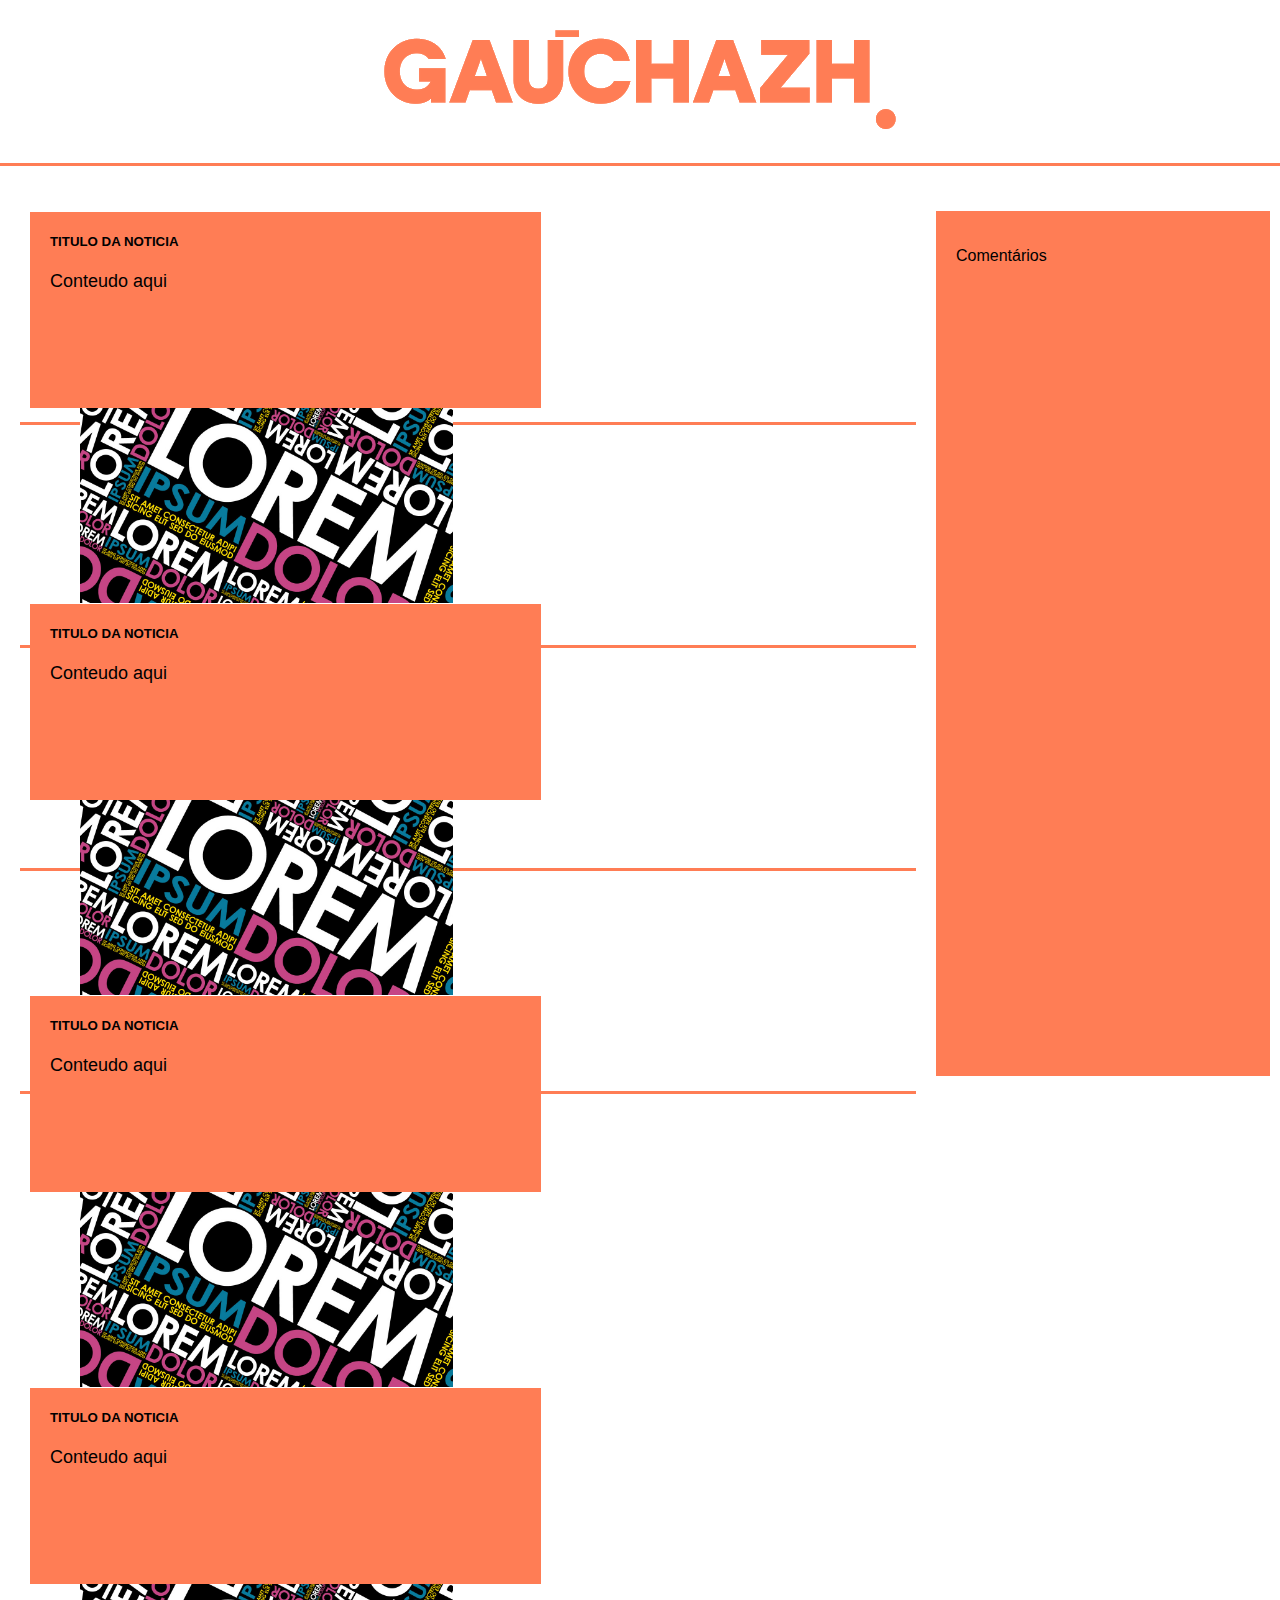
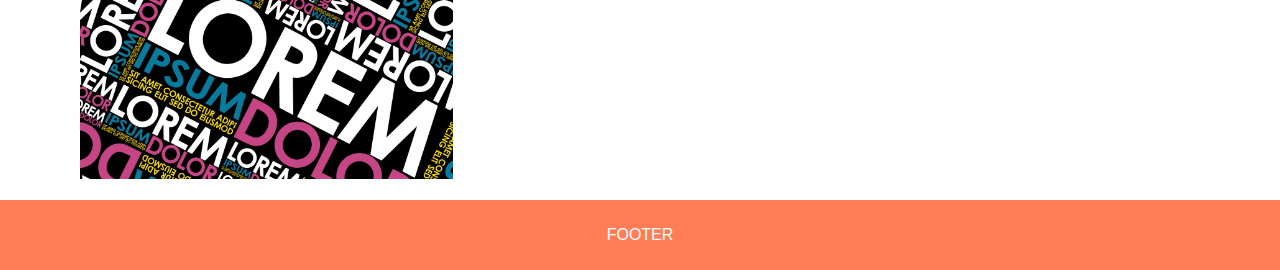
==== 2020-1/projeto_portal/portal.html @ d104684e "upload" ====
<!DOCTYPE html>
<html lang="en">
<head>
    <meta charset="UTF-8">
    <meta name="viewport" content="width=device-width, initial-scale=1.0">
    <link rel='stylesheet' href='./css/style.css'>
    <title>Gaúcha ZH</title>
</head>
<body>
    <header>
        <img src="./img/logo_gaucha.png" alt="logo gaúcha">
    </header>

    <section>
        <nav>
            <ul>
                <li>
                    <div class="noticia">
                        <div class="content">
                            <h5>TITULO DA NOTICIA</h5>
                            <p>Conteudo aqui</p>
                        </div>
                        <div class="img">
                            <img src="./img/lorem.jfif" alt="notícia">
                        </div>
                    </div>
                </li>
                <li>
                    <div class="noticia">
                        <div class="content">
                            <h5>TITULO DA NOTICIA</h5>
                            <p>Conteudo aqui</p>
                        </div>
                        <div class="img">
                            <img src="./img/lorem.jfif" alt="notícia">
                        </div>
                    </div>
                </li>
                <li>
                    <div class="noticia">
                        <div class="content">
                            <h5>TITULO DA NOTICIA</h5>
                            <p>Conteudo aqui</p>
                        </div>
                        <div class="img">
                            <img src="./img/lorem.jfif" alt="notícia">
                        </div>
                    </div>
                </li>
                <li>
                    <div class="noticia">
                        <div class="content">
                            <h5>TITULO DA NOTICIA</h5>
                            <p>Conteudo aqui</p>
                        </div>
                        <div class="img">
                            <img src="./img/lorem.jfif" alt="notícia">
                        </div>
                    </div>
                </li>
            </ul>
        </nav>

        <article>
            <p>Comentários</p>
        </article>
    </section>

    <footer>
        <p>FOOTER</p>
    </footer>
</body>

</html>
---- 2020-1/projeto_portal/css/style.css ----
* {
    font-family: sans-serif;
}

body {
    margin: 0 auto;
}

header {
    padding: 30px;
    text-align: center;
    border-bottom: #ff7d55 solid 3px;
}

nav {
    float: left;
    width: 70%;
    background: white;
    padding: 20px;
}

nav ul {
    list-style-type: none;
    padding: 0;
}

li {
    border-bottom: #ff7d55 solid 3px;
}

article {
    float: left;
    width: 23%;
    background-color: #ff7d55;
    padding: 20px;
    margin-top: 45px;
    height: 825px;
}

footer {
    background-color: #ff7d55;
    padding: 10px;
    text-align: center;
    color: white;
    clear: both;
}

.noticia {
    padding: 10px;  
    height: 200px;
    width: 95%;
}

.content {
    background-color: #ff7d55;
    width: 60%;
    height: 98%;
    float: left;
}

.content h5 {
    color: rgb(0, 0, 0);
    margin-left: 20px;
}

.content p {
    font-size: large;
    margin-left: 20px;
}

.img {
    margin-left: 50px;
    float: left;
    height: 98%;
}

.img img {
    height: 195px;
}
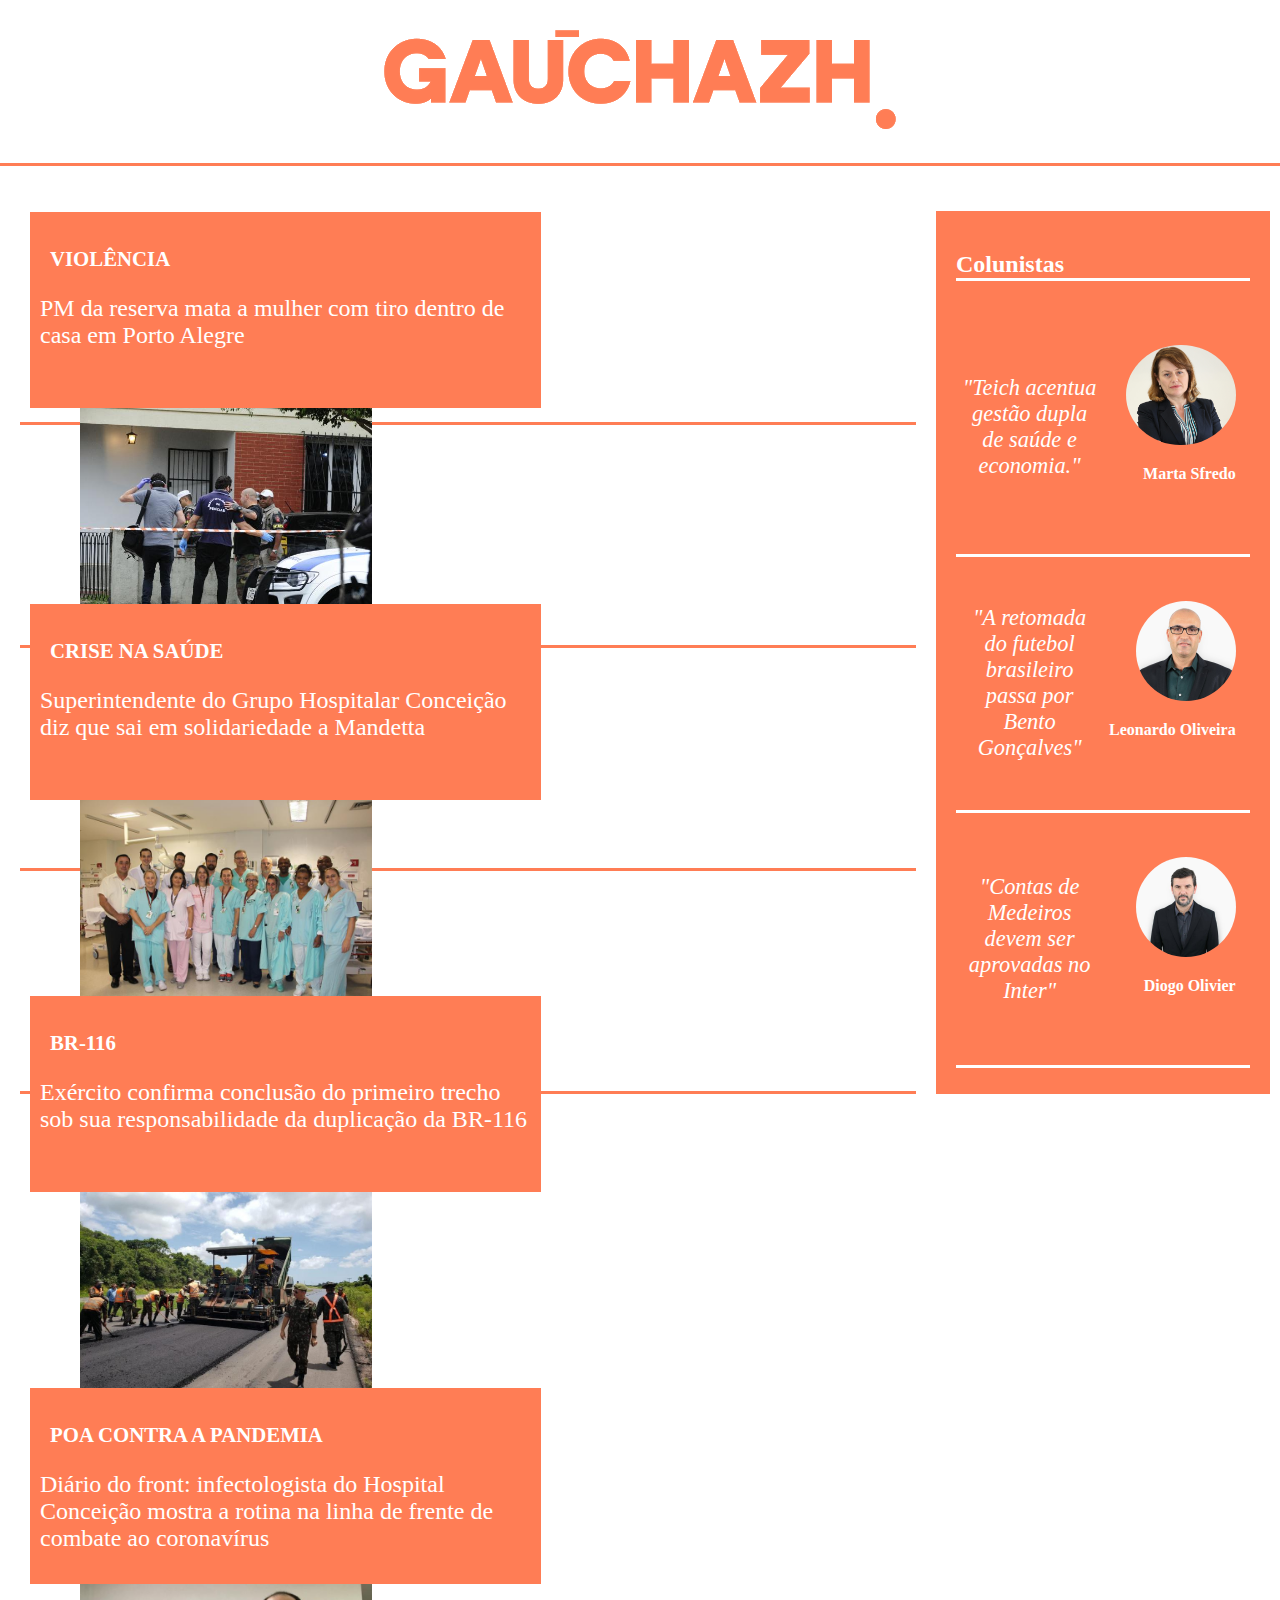
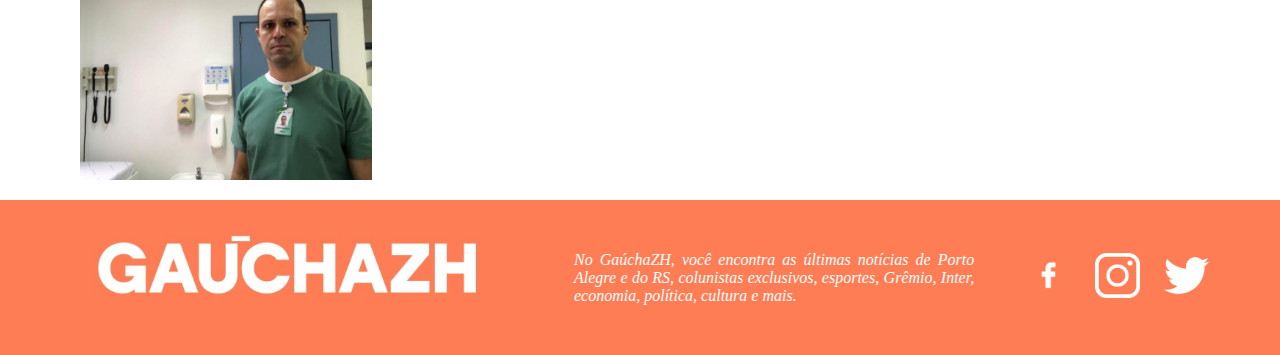
==== commit 07b8bd15: "add" ====
--- a/2020-1/projeto_portal/portal.html
+++ b/2020-1/projeto_portal/portal.html
@@ -4,6 +4,7 @@
     <meta charset="UTF-8">
     <meta name="viewport" content="width=device-width, initial-scale=1.0">
     <link rel='stylesheet' href='./css/style.css'>
+    <link rel="stylesheet" href="https://fonts.googleapis.com/icon?family=Material+Icons">
     <title>Gaúcha ZH</title>
 </head>
 <body>
@@ -17,44 +18,47 @@
                 <li>
                     <div class="noticia">
                         <div class="content">
-                            <h5>TITULO DA NOTICIA</h5>
-                            <p>Conteudo aqui</p>
+                            <h5>VIOLÊNCIA</h5>
+                            <p>PM da reserva mata a mulher com tiro dentro de casa em Porto Alegre</p>
                         </div>
                         <div class="img">
-                            <img src="./img/lorem.jfif" alt="notícia">
+                            <img src="./img/noticia_um.jpg" alt="notícia um">
                         </div>
                     </div>
                 </li>
                 <li>
                     <div class="noticia">
                         <div class="content">
-                            <h5>TITULO DA NOTICIA</h5>
-                            <p>Conteudo aqui</p>
+                            <h5>CRISE NA SAÚDE</h5>
+                            <p>Superintendente do Grupo Hospitalar Conceição diz que sai em solidariedade 
+                                a Mandetta</p>
                         </div>
                         <div class="img">
-                            <img src="./img/lorem.jfif" alt="notícia">
+                            <img src="./img/noticia_dois.jpg" alt="notícia dois">
                         </div>
                     </div>
                 </li>
                 <li>
                     <div class="noticia">
                         <div class="content">
-                            <h5>TITULO DA NOTICIA</h5>
-                            <p>Conteudo aqui</p>
+                            <h5>BR-116</h5>
+                            <p>Exército confirma conclusão do primeiro trecho sob sua responsabilidade
+                                da duplicação da BR-116</p>
                         </div>
                         <div class="img">
-                            <img src="./img/lorem.jfif" alt="notícia">
+                            <img src="./img/noticia_tres.jpg" alt="notícia três">
                         </div>
                     </div>
                 </li>
                 <li>
                     <div class="noticia">
                         <div class="content">
-                            <h5>TITULO DA NOTICIA</h5>
-                            <p>Conteudo aqui</p>
+                            <h5>POA CONTRA A PANDEMIA</h5>
+                            <p>Diário do front: infectologista do Hospital Conceição mostra a rotina na 
+                                linha de frente de combate ao coronavírus</p>
                         </div>
                         <div class="img">
-                            <img src="./img/lorem.jfif" alt="notícia">
+                            <img src="./img/noticia_quatro.jpg" alt="notícia quatro">
                         </div>
                     </div>
                 </li>
@@ -62,12 +66,41 @@
         </nav>
 
         <article>
-            <p>Comentários</p>
+            <h2>Colunistas</h2>
+            <div class="column">
+                <div class="column_left"><h3>"Teich acentua gestão dupla de saúde e economia."</h3></div>
+                <div class="column_right"><img src="./img/marta_sfredo.jpg" alt="Marta Sfredo">
+                    <h5>Marta Sfredo</h5></div>                
+            </div>
+            <div class="column">
+                <div class="column_left"><h3>"A retomada do futebol brasileiro passa por Bento Gonçalves"</h3></div>
+                <div class="column_right"><img src="./img/leonardo_oliveira.jpg" alt="Leonardo Oliveira">
+                    <h5>Leonardo Oliveira</h5></div> 
+            </div>
+            <div class="column">
+                <div class="column_left"><h3>"Contas de Medeiros devem ser aprovadas no Inter"</h3></div>
+                <div class="column_right"><img src="./img/diogo_olivier.jpg" alt="Diogo Olivier">
+                    <h5>Diogo Olivier</h5></div> 
+            </div>            
         </article>
     </section>
 
     <footer>
-        <p>FOOTER</p>
+        <div class="footer">
+            <div id="gaucha"><img src="./img/logo2.jpg" alt="GaúchaZH"></div>
+            <div id="frase">
+                <p>No GaúchaZH, você encontra as últimas notícias de Porto Alegre e do RS,
+                colunistas exclusivos, esportes, Grêmio, Inter, economia, política, cultura e mais.</p>
+            </div>
+            <div class="social">
+                <a href="https://www.facebook.com/gauchazh" class="logo">
+                    <img src="./img/Facebook_logo.png" alt="facebook"></a>
+                <a href="https://www.instagram.com/gauchazh/" class="logo">
+                    <img src="./img/instagram_logo.png" alt="instagram"></a>
+                <a href="https://twitter.com/gauchazh" class="logo">
+                    <img src="./img/twitter_logo.png" alt="twitter"></a>
+            </div>
+        </div>
     </footer>
 </body>
 
--- a/2020-1/projeto_portal/css/style.css
+++ b/2020-1/projeto_portal/css/style.css
@@ -1,5 +1,6 @@
 * {
-    font-family: sans-serif;
+    font-family: 'Segoe UI';
+    color: white;
 }
 
 body {
@@ -34,7 +35,7 @@
     background-color: #ff7d55;
     padding: 20px;
     margin-top: 45px;
-    height: 825px;
+    height: 843px;
 }
 
 footer {
@@ -43,6 +44,10 @@
     text-align: center;
     color: white;
     clear: both;
+}
+
+h2 {
+    border-bottom: white solid 3px;
 }
 
 .noticia {
@@ -59,13 +64,15 @@
 }
 
 .content h5 {
-    color: rgb(0, 0, 0);
     margin-left: 20px;
+    font-size: 130%;
+    margin-bottom: 0px;
 }
 
 .content p {
-    font-size: large;
-    margin-left: 20px;
+    font-size: 150%;
+    margin-left: 10px;
+    margin-right: 10px;
 }
 
 .img {
@@ -75,7 +82,86 @@
 }
 
 .img img {
-    height: 195px;
+    height: 196px;
+    width: 292px;
 }
 
+.footer{
+    width: 100%;
+    display: flex;
+}
 
+.footer img {
+    height: 70%;
+}
+
+.footer p {
+    text-align: justify;
+    color: white;
+}
+
+.social {
+    width: 25%;
+    margin-top: auto;
+    margin-bottom: auto;
+}
+
+.logo img {
+    height: 45px;
+    margin-right: 20px;
+    
+}
+
+.column {
+    display: flex;
+    border-bottom: white solid 3px;
+    height: 30%;
+}
+
+.column img {
+    height: 100px;
+    border-radius: 50%;
+    float: right;
+}
+
+.column h3 {
+    font-size: 140%;
+    font-weight: normal;
+    padding: 5px;
+    text-align: center;
+}
+
+.column h5 {
+    font-size: 100%;
+    float: right;
+    margin-top: 20px;
+}
+
+.column_left {
+    float: left;
+    width: 50%;
+    margin-top: auto;
+    margin-bottom: auto;
+    font-style: italic;
+}
+
+.column_right {
+    float: right;
+    width: 45%;
+    margin-top: auto;
+    margin-bottom: auto;
+}
+
+#gaucha {
+    width: 40%;
+    padding: 25px;
+}
+
+#frase {
+    width: 35%;
+    padding: 10px;
+    margin-top: auto;
+    margin-bottom: auto;
+    font-style: italic;
+} 
+
